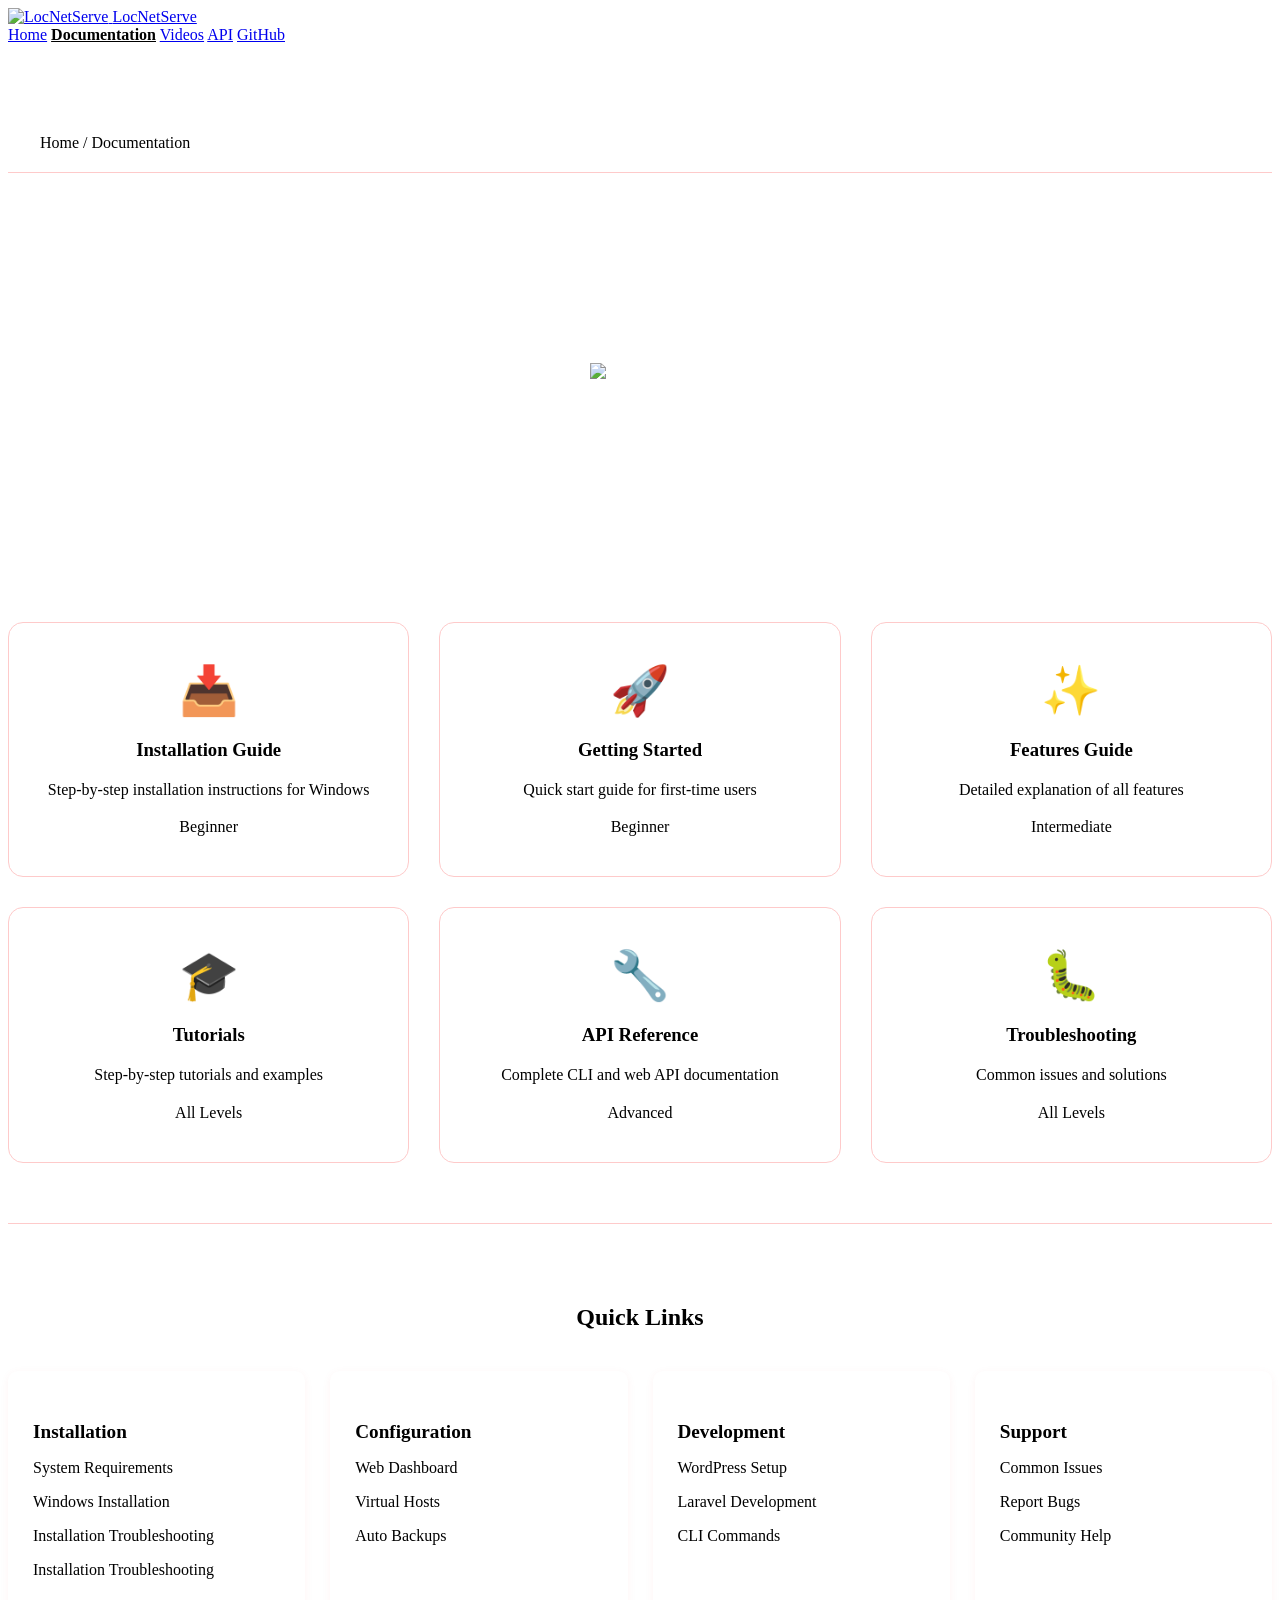
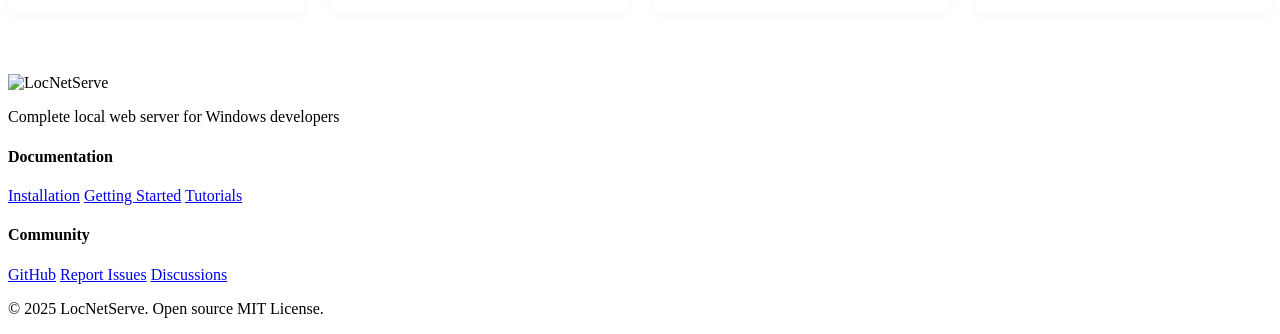
==== docs/documentation/index.html @ 23f3c811 "Fix internal links" ====
<!DOCTYPE html>
<html lang="en">
<head>
    <meta charset="UTF-8">
    <meta name="viewport" content="width=device-width, initial-scale=1.0">
    <title>Documentation - LocNetServe</title>
    <meta name="description" content="Complete documentation for LocNetServe local web server. Installation guides, tutorials, and feature references.">
	<link rel="icon" type="image/png" href="../assets/icons/favicon-96x96.png" sizes="96x96" />
	<link rel="icon" type="image/svg+xml" href="/favicon.svg" />
	<link rel="shortcut icon" href="../assets/icons/favicon.ico" />
	<link rel="apple-touch-icon" sizes="180x180" href="../assets/icons/apple-touch-icon.png" />
	<meta name="apple-mobile-web-app-title" content="locnetserve" />
	<link rel="manifest" href="../assets/icons/site.webmanifest" />
    <link rel="stylesheet" href="../css/style.css">
    <style>
        .doc-hero {
            background: linear-gradient(135deg, var(--primary) 0%, var(--dark) 100%);
            color: white;
            padding: 120px 0 80px;
            text-align: center;
            margin-top: 70px;
        }
        
        .doc-grid {
            display: grid;
            grid-template-columns: repeat(auto-fit, minmax(300px, 1fr));
            gap: 30px;
            padding: 60px 0;
        }
        
        .doc-card {
            background: var(--light);
            padding: 40px 30px;
            border-radius: 15px;
            text-align: center;
            text-decoration: none;
            color: inherit;
            transition: all 0.3s ease;
            border: 1px solid #fecaca;
            display: block;
        }
        
        .doc-card:hover {
            transform: translateY(-5px);
            box-shadow: 0 10px 30px rgba(220, 38, 38, 0.1);
            text-decoration: none;
            color: inherit;
            border-color: var(--primary);
        }
        
        .doc-icon {
            font-size: 3rem;
            margin-bottom: 20px;
        }
        
        .doc-card h3 {
            margin-bottom: 15px;
            color: var(--dark);
        }
        
        .doc-card p {
            color: var(--gray);
            line-height: 1.6;
        }
        
        .quick-links {
            background: var(--light);
            padding: 60px 0;
            border-top: 1px solid #fecaca;
        }
        
        .quick-links-grid {
            display: grid;
            grid-template-columns: repeat(auto-fit, minmax(250px, 1fr));
            gap: 25px;
        }
        
        .quick-link {
            background: white;
            padding: 25px;
            border-radius: 10px;
            border-left: 4px solid var(--primary);
            box-shadow: 0 2px 10px rgba(220, 38, 38, 0.05);
            transition: transform 0.3s ease;
        }
        
        .quick-link:hover {
            transform: translateY(-2px);
            box-shadow: 0 5px 15px rgba(220, 38, 38, 0.1);
        }
        
        .quick-link h4 {
            margin-bottom: 15px;
            color: var(--dark);
            font-size: 1.2rem;
        }
        
        .quick-link p {
            margin-bottom: 10px;
        }
        
        .quick-link a {
            color: var(--primary);
            text-decoration: none;
            font-weight: 500;
            transition: color 0.3s ease;
        }
        
        .quick-link a:hover {
            color: var(--primary-dark);
            text-decoration: underline;
        }
        
        .nav-menu a.active {
            color: var(--primary);
            font-weight: bold;
            position: relative;
        }
        
        .nav-menu a.active::after {
            content: '';
            position: absolute;
            bottom: -5px;
            left: 0;
            right: 0;
            height: 2px;
            background: var(--primary);
            border-radius: 2px;
        }
        
        /* Breadcrumb */
        .breadcrumb {
            background: white;
            padding: 20px 0;
            border-bottom: 1px solid #fecaca;
            margin-top: 70px;
        }
        
        .breadcrumb-content {
            max-width: 1200px;
            margin: 0 auto;
            padding: 0 20px;
        }
        
        .breadcrumb a {
            color: var(--primary);
            text-decoration: none;
        }
        
        .breadcrumb a:hover {
            text-decoration: underline;
        }
        
        .breadcrumb span {
            color: var(--gray);
        }
    </style>
</head>
<body>
    <nav class="navbar">
        <div class="nav-container">
            <div class="nav-logo">
                <a href="https://sassisouid.github.io/locnetserve/" class="logo-link">
                    <img src="../assets/logo1.png" alt="LocNetServe" class="logo-img">
                    <span class="logo-text">LocNetServe</span>
                </a>
            </div>
            <div class="nav-menu">
                <a href="https://sassisouid.github.io/locnetserve/">Home</a>
                <a href="https://sassisouid.github.io/locnetserve/documentation/" class="active">Documentation</a>
                <a href="https://sassisouid.github.io/locnetserve/videos/">Videos</a>
                <a href="https://sassisouid.github.io/locnetserve/api/">API</a>
                <a href="https://github.com/sassisouid/locnetserve" class="btn-outline">GitHub</a>
            </div>
        </div>
    </nav>

    <div class="breadcrumb">
        <div class="breadcrumb-content">
            <a href="https://sassisouid.github.io/locnetserve/">Home</a> / <span>Documentation</span>
        </div>
    </div>

    <section class="doc-hero">
        <div class="container">
            <div class="hero-logo">
                <img src="../assets/logo1.png" alt="LocNetServe" class="hero-logo-img">
            </div>
            <h1>Documentation</h1>
            <p>Complete guides and references for LocNetServe</p>
        </div>
    </section>

    <section class="container">
        <div class="doc-grid">
            <a href="installation/" class="doc-card">
                <div class="doc-icon">📥</div>
                <h3>Installation Guide</h3>
                <p>Step-by-step installation instructions for Windows</p>
                <div class="feature-tag">Beginner</div>
            </a>
            
            <a href="getting-started/" class="doc-card">
                <div class="doc-icon">🚀</div>
                <h3>Getting Started</h3>
                <p>Quick start guide for first-time users</p>
                <div class="feature-tag">Beginner</div>
            </a>
            
            <a href="features/" class="doc-card">
                <div class="doc-icon">✨</div>
                <h3>Features Guide</h3>
                <p>Detailed explanation of all features</p>
                <div class="feature-tag">Intermediate</div>
            </a>
            
            <a href="tutorials/" class="doc-card">
                <div class="doc-icon">🎓</div>
                <h3>Tutorials</h3>
                <p>Step-by-step tutorials and examples</p>
                <div class="feature-tag">All Levels</div>
            </a>
            
            <a href="../api/" class="doc-card">
                <div class="doc-icon">🔧</div>
                <h3>API Reference</h3>
                <p>Complete CLI and web API documentation</p>
                <div class="feature-tag">Advanced</div>
            </a>
            
            <a href="troubleshooting/" class="doc-card">
                <div class="doc-icon">🐛</div>
                <h3>Troubleshooting</h3>
                <p>Common issues and solutions</p>
                <div class="feature-tag">All Levels</div>
            </a>
        </div>
    </section>

    <section class="quick-links">
        <div class="container">
            <h2 style="text-align: center; margin-bottom: 40px; color: var(--dark);">Quick Links</h2>
            <div class="quick-links-grid">
                <div class="quick-link">
                    <h4>Installation</h4>
                    <p><a href="installation/#requirements">System Requirements</a></p>
                    <p><a href="installation/#windows">Windows Installation</a></p>
                    <p><a href="installation/#troubleshooting">Installation Troubleshooting</a></p>
                    <p><a href="installation.html#troubleshooting">Installation Troubleshooting</a></p>
                </div>
                
                <div class="quick-link">
                    <h4>Configuration</h4>
                    <p><a href="features/#dashboard">Web Dashboard</a></p>
                    <p><a href="features/#hosts">Virtual Hosts</a></p>
                    <p><a href="features/#backups">Auto Backups</a></p>
                </div>
                
                <div class="quick-link">
                    <h4>Development</h4>
                    <p><a href="tutorials/#wordpress">WordPress Setup</a></p>
                    <p><a href="tutorials/#laravel">Laravel Development</a></p>
                    <p><a href="../api/">CLI Commands</a></p>
                </div>
                
                <div class="quick-link">
                    <h4>Support</h4>
                    <p><a href="troubleshooting.html">Common Issues</a></p>
                    <p><a href="https://github.com/sassisouid/locnetserve/issues">Report Bugs</a></p>
                    <p><a href="https://github.com/sassisouid/locnetserve/discussions">Community Help</a></p>
                </div>
            </div>
        </div>
    </section>

    <footer class="footer">
        <div class="container">
            <div class="footer-content">
                <div class="footer-section">
                    <div class="footer-logo">
                        <img src="../logo1.png" alt="LocNetServe" class="footer-logo-img">
                    </div>
                    <p>Complete local web server for Windows developers</p>
                </div>
                <div class="footer-section">
                    <h4>Documentation</h4>
                    <a href="installation.html">Installation</a>
                    <a href="getting-started.html">Getting Started</a>
                    <a href="tutorials.html">Tutorials</a>
                </div>
                <div class="footer-section">
                    <h4>Community</h4>
                    <a href="https://github.com/sassisouid/locnetserve">GitHub</a>
                    <a href="https://github.com/sassisouid/locnetserve/issues">Report Issues</a>
                    <a href="https://github.com/sassisouid/locnetserve/discussions">Discussions</a>
                </div>
            </div>
            <div class="footer-bottom">
                <p>&copy; 2025 LocNetServe. Open source MIT License.</p>
            </div>
        </div>
    </footer>

    <script src="../js/main.js"></script>
</body>
</html>
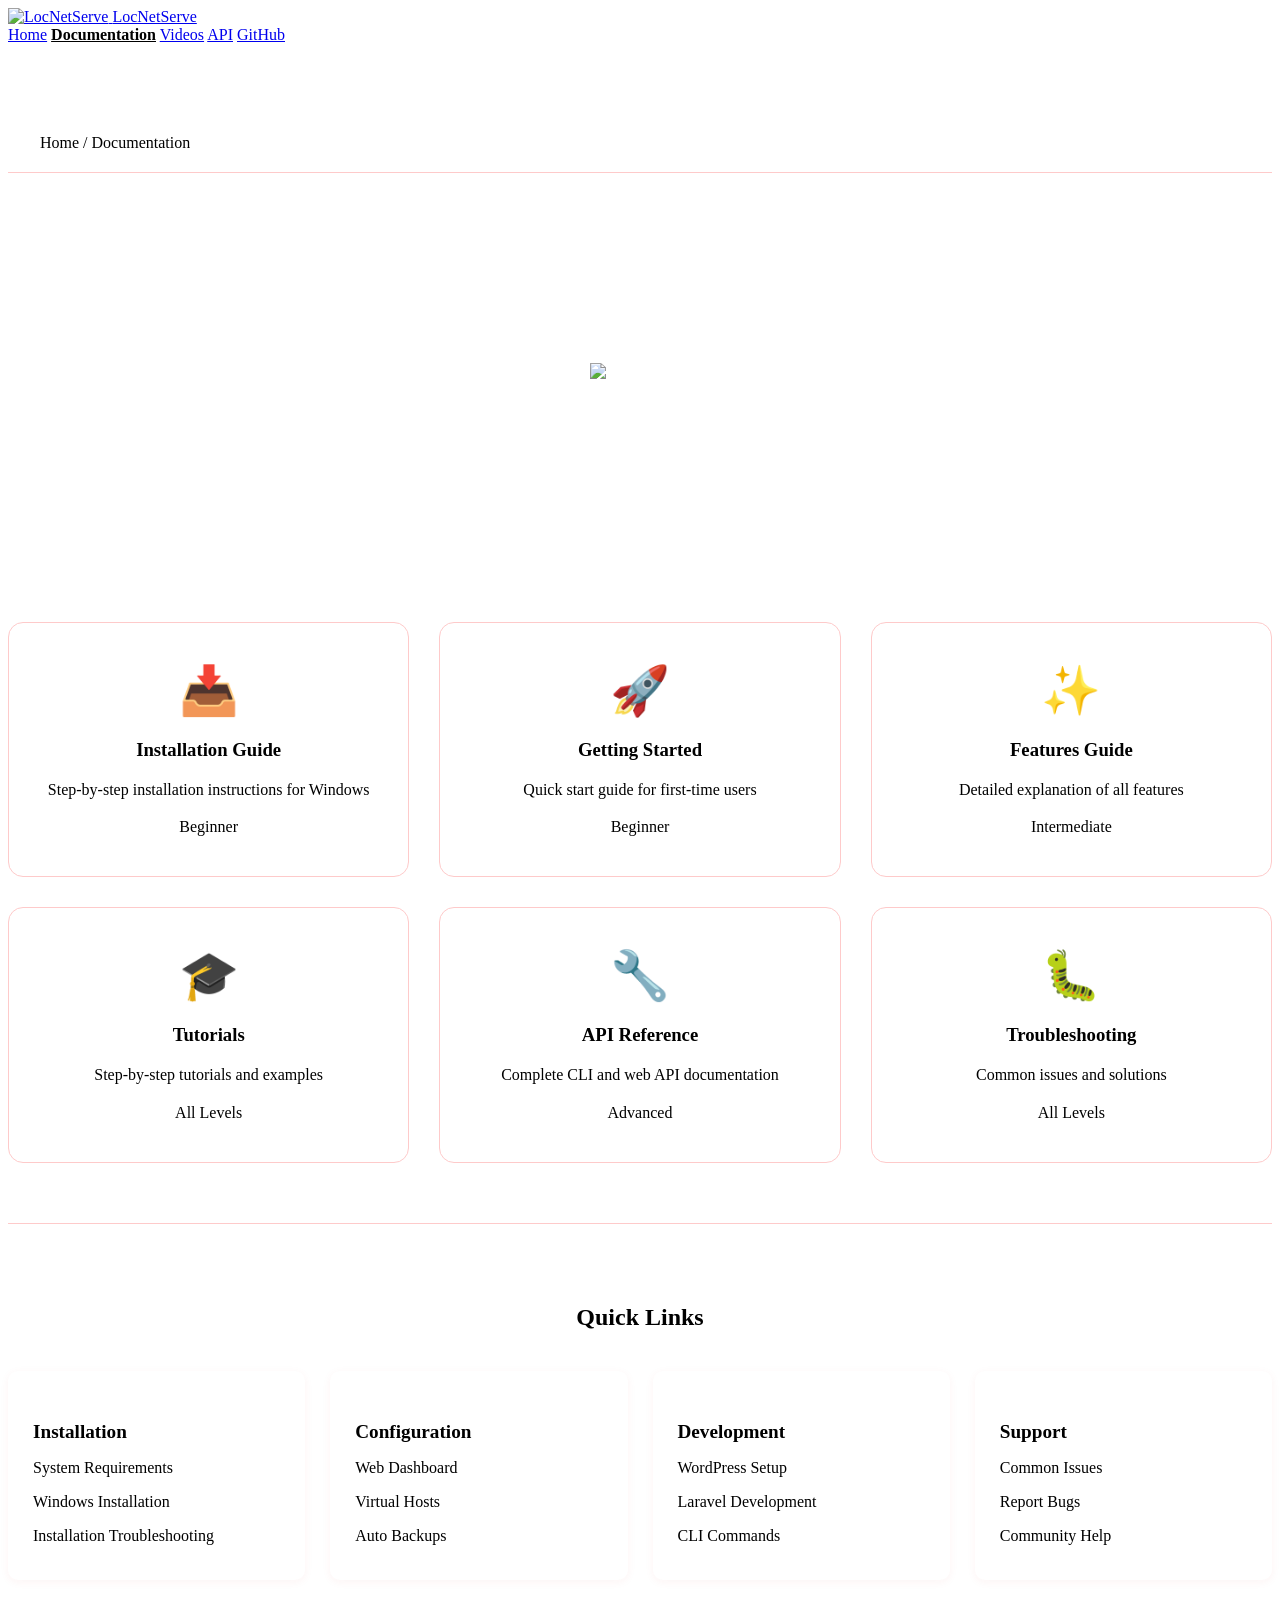
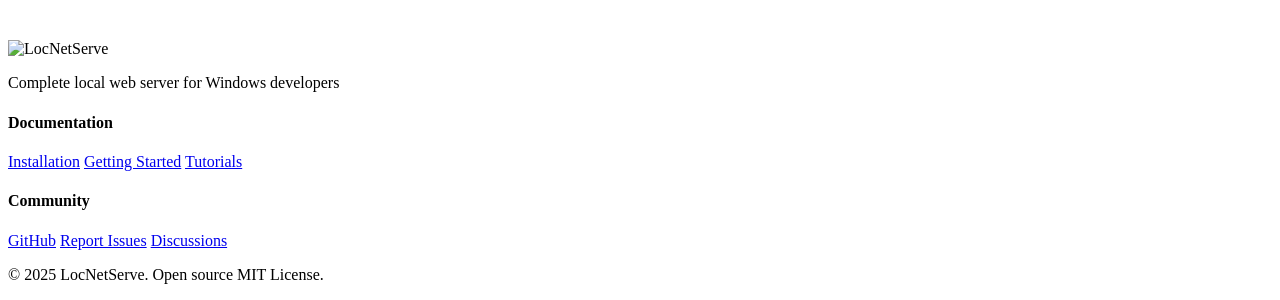
==== commit c53070ad: "Fix internal links" ====
--- a/docs/documentation/index.html
+++ b/docs/documentation/index.html
@@ -246,7 +246,6 @@
                     <p><a href="installation/#requirements">System Requirements</a></p>
                     <p><a href="installation/#windows">Windows Installation</a></p>
                     <p><a href="installation/#troubleshooting">Installation Troubleshooting</a></p>
-                    <p><a href="installation.html#troubleshooting">Installation Troubleshooting</a></p>
                 </div>
                 
                 <div class="quick-link">
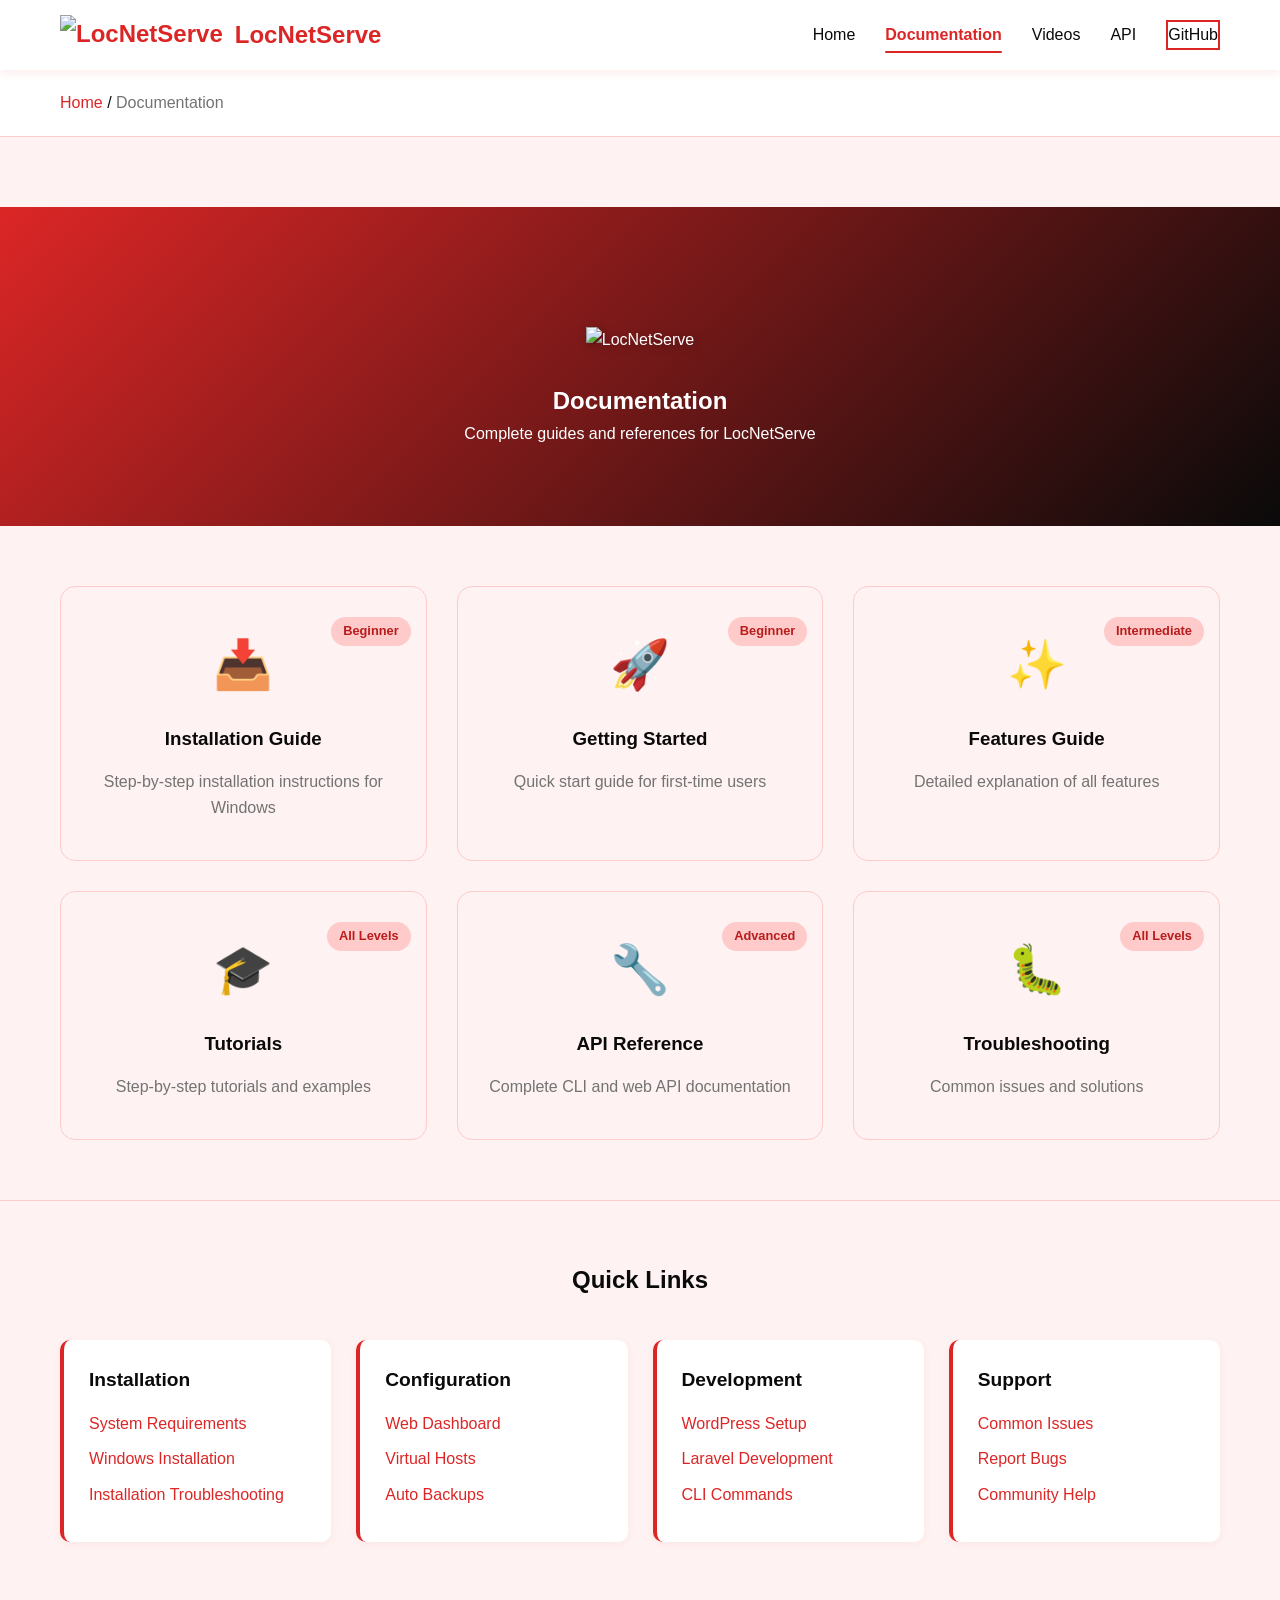
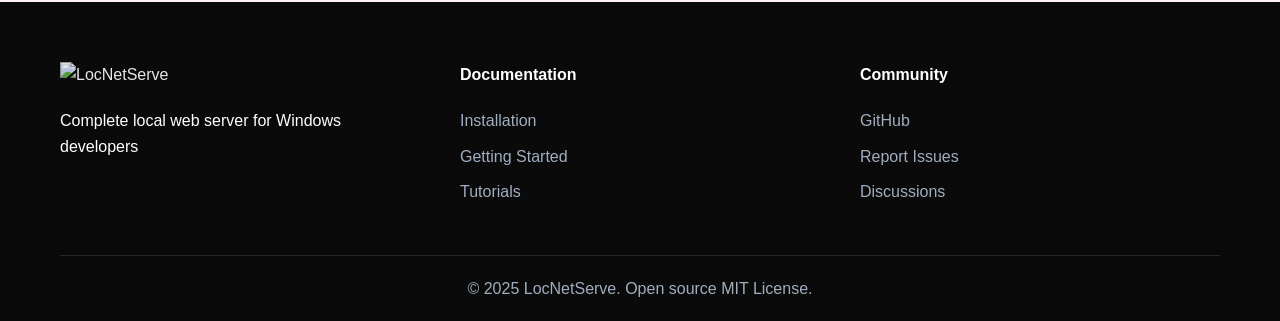
==== commit c685af1f: "Add sourceforge download link and fix links" ====
--- a/docs/documentation/index.html
+++ b/docs/documentation/index.html
@@ -277,7 +277,7 @@
             <div class="footer-content">
                 <div class="footer-section">
                     <div class="footer-logo">
-                        <img src="../logo1.png" alt="LocNetServe" class="footer-logo-img">
+                        <img src="../assets/logo1.png" alt="LocNetServe" class="footer-logo-img">
                     </div>
                     <p>Complete local web server for Windows developers</p>
                 </div>
--- a/docs/css/style.css
+++ b/docs/css/style.css
@@ -0,0 +1,606 @@
+* {
+    margin: 0;
+    padding: 0;
+    box-sizing: border-box;
+}
+
+:root {
+    --primary: #dc2626; /* Rouge vif pour les éléments principaux */
+    --primary-dark: #b91c1c; /* Rouge foncé pour les hover */
+    --primary-light: #fecaca; /* Rouge clair pour les dégradés */
+    --secondary: #7f1d1d; /* Rouge bordeaux pour les accents */
+    --dark: #0a0a0a; /* Noir profond */
+    --dark-gray: #262626; /* Gris très foncé */
+    --light: #fef2f2; /* Fond très clair avec teinte rougeâtre */
+    --gray: #737373; /* Gris neutre */
+    --success: #16a34a; /* Vert pour garder la cohérence des états */
+    --warning: #ea580c; /* Orange/rouge pour les avertissements */
+}
+
+body {
+    font-family: 'Segoe UI', Tahoma, Geneva, Verdana, sans-serif;
+    line-height: 1.6;
+    color: var(--dark);
+    background: var(--light);
+}
+
+.container {
+    max-width: 1200px;
+    margin: 0 auto;
+    padding: 0 20px;
+}
+
+/* Navigation - Mise à jour avec les nouvelles couleurs */
+.navbar {
+    background: white;
+    box-shadow: 0 2px 10px rgba(220, 38, 38, 0.1);
+    position: fixed;
+    width: 100%;
+    top: 0;
+    z-index: 1000;
+}
+
+.nav-container {
+    max-width: 1200px;
+    margin: 0 auto;
+    padding: 0 20px;
+    display: flex;
+    justify-content: space-between;
+    align-items: center;
+    height: 70px;
+}
+
+.nav-logo a {
+    font-size: 1.5rem;
+    font-weight: bold;
+    color: var(--primary);
+    text-decoration: none;
+}
+
+.nav-menu {
+    display: flex;
+    gap: 30px;
+    align-items: center;
+}
+
+.nav-menu a {
+    color: var(--dark);
+    text-decoration: none;
+    font-weight: 500;
+    transition: color 0.3s ease;
+}
+
+.nav-menu a:hover {
+    color: var(--primary);
+}
+
+.btn {
+    display: inline-block;
+    padding: 12px 30px;
+    border-radius: 25px;
+    text-decoration: none;
+    font-weight: bold;
+    transition: all 0.3s ease;
+    border: none;
+    cursor: pointer;
+}
+
+.btn-primary {
+    background: var(--primary);
+    color: white;
+}
+
+.btn-primary:hover {
+    background: var(--primary-dark);
+    transform: translateY(-2px);
+    box-shadow: 0 5px 15px rgba(220, 38, 38, 0.4);
+}
+
+.btn-secondary {
+    background: var(--secondary);
+    color: white;
+}
+
+.btn-secondary:hover {
+    background: #5c1515;
+    transform: translateY(-2px);
+    box-shadow: 0 5px 15px rgba(127, 29, 29, 0.4);
+}
+
+.btn-outline {
+    background: transparent;
+    border: 2px solid var(--primary);
+    color: var(--primary);
+}
+
+.btn-outline:hover {
+    background: var(--primary);
+    color: white;
+}
+
+/* Hero Section - Dégradé rouge/noir */
+.hero {
+    background: linear-gradient(135deg, var(--primary) 0%, var(--dark) 100%);
+    color: white;
+    padding: 150px 0 100px;
+    margin-top: 70px;
+    text-align: center;
+}
+
+.hero h1 {
+    font-size: 3.5rem;
+    margin-bottom: 20px;
+    text-shadow: 2px 2px 4px rgba(0,0,0,0.3);
+}
+
+.hero-subtitle {
+    font-size: 1.3rem;
+    margin-bottom: 40px;
+    opacity: 0.9;
+}
+
+.hero-buttons {
+    display: flex;
+    gap: 20px;
+    justify-content: center;
+    flex-wrap: wrap;
+}
+
+/* Features Section */
+.features {
+    padding: 100px 0;
+    background: white;
+}
+
+.features h2 {
+    text-align: center;
+    font-size: 2.5rem;
+    margin-bottom: 60px;
+    color: var(--dark);
+}
+
+.features-grid {
+    display: grid;
+    grid-template-columns: repeat(auto-fit, minmax(280px, 1fr));
+    gap: 40px;
+}
+
+.feature-card {
+    background: var(--light);
+    padding: 40px 30px;
+    border-radius: 15px;
+    text-align: center;
+    transition: transform 0.3s ease, box-shadow 0.3s ease;
+    border: 1px solid #fecaca;
+}
+
+.feature-card:hover {
+    transform: translateY(-10px);
+    box-shadow: 0 20px 40px rgba(220, 38, 38, 0.1);
+}
+
+.feature-icon {
+    font-size: 3rem;
+    margin-bottom: 20px;
+}
+
+.feature-card h3 {
+    margin-bottom: 15px;
+    color: var(--dark);
+}
+
+.feature-card p {
+    color: var(--gray);
+    line-height: 1.6;
+}
+
+/* Quick Start Section */
+.quick-start {
+    padding: 100px 0;
+    background: var(--light);
+}
+
+.quick-start-grid {
+    display: grid;
+    grid-template-columns: 1fr 1fr;
+    gap: 60px;
+    align-items: center;
+}
+
+.quick-start-content h2 {
+    font-size: 2.5rem;
+    margin-bottom: 40px;
+    color: var(--dark);
+}
+
+.step {
+    display: flex;
+    align-items: flex-start;
+    margin-bottom: 30px;
+}
+
+.step-number {
+    background: var(--primary);
+    color: white;
+    width: 40px;
+    height: 40px;
+    border-radius: 50%;
+    display: flex;
+    align-items: center;
+    justify-content: center;
+    font-weight: bold;
+    margin-right: 20px;
+    flex-shrink: 0;
+}
+
+.step-content h3 {
+    margin-bottom: 10px;
+    color: var(--dark);
+}
+
+.step-content p {
+    color: var(--gray);
+}
+
+/* Terminal - Adaptation aux couleurs rouge/noir */
+.quick-start-terminal {
+    background: var(--dark);
+    border-radius: 10px;
+    overflow: hidden;
+    box-shadow: 0 20px 40px rgba(220, 38, 38, 0.2);
+}
+
+.terminal-header {
+    background: var(--dark-gray);
+    padding: 15px 20px;
+    display: flex;
+    align-items: center;
+    justify-content: space-between;
+}
+
+.terminal-dots {
+    display: flex;
+    gap: 8px;
+}
+
+.terminal-dots span {
+    width: 12px;
+    height: 12px;
+    border-radius: 50%;
+    background: var(--primary);
+}
+
+.terminal-dots span:nth-child(2) {
+    background: var(--warning);
+}
+
+.terminal-dots span:nth-child(3) {
+    background: var(--success);
+}
+
+.terminal-title {
+    color: #a0aec0;
+    font-size: 0.9rem;
+}
+
+.terminal-content {
+    padding: 30px;
+    font-family: 'Courier New', monospace;
+    color: #e2e8f0;
+    line-height: 1.8;
+}
+
+.prompt {
+    color: var(--primary-light);
+}
+
+.output {
+    color: #90cdf4;
+}
+
+/* Video Section */
+.video-showcase {
+    padding: 100px 0;
+    background: white;
+}
+
+.video-showcase h2 {
+    text-align: center;
+    font-size: 2.5rem;
+    margin-bottom: 60px;
+    color: var(--dark);
+}
+
+.video-grid {
+    display: grid;
+    grid-template-columns: repeat(auto-fit, minmax(300px, 1fr));
+    gap: 40px;
+}
+
+.video-card {
+    background: var(--light);
+    border-radius: 15px;
+    overflow: hidden;
+    transition: transform 0.3s ease;
+    border: 1px solid #fecaca;
+}
+
+.video-card:hover {
+    transform: translateY(-5px);
+    box-shadow: 0 10px 25px rgba(220, 38, 38, 0.1);
+}
+
+.video-placeholder {
+    background: linear-gradient(135deg, var(--primary) 0%, var(--dark) 100%);
+    height: 200px;
+    display: flex;
+    align-items: center;
+    justify-content: center;
+    position: relative;
+}
+
+.video-placeholder a {
+    color: white;
+    text-decoration: none;
+    text-align: center;
+}
+
+.play-button {
+    font-size: 3rem;
+    margin-bottom: 10px;
+}
+
+.video-card h3 {
+    padding: 20px;
+    margin: 0;
+    color: var(--dark);
+}
+
+.video-card p {
+    padding: 0 20px 20px;
+    color: var(--gray);
+    margin: 0;
+}
+
+/* Footer - Adaptation rouge/noir */
+.footer {
+    background: var(--dark);
+    color: white;
+    padding: 60px 0 20px;
+}
+
+.footer-content {
+    display: grid;
+    grid-template-columns: repeat(auto-fit, minmax(250px, 1fr));
+    gap: 40px;
+    margin-bottom: 40px;
+}
+
+.footer-section h3,
+.footer-section h4 {
+    margin-bottom: 20px;
+}
+
+.footer-section a {
+    display: block;
+    color: #a0aec0;
+    text-decoration: none;
+    margin-bottom: 10px;
+    transition: color 0.3s ease;
+}
+
+.footer-section a:hover {
+    color: var(--primary-light);
+}
+
+.footer-bottom {
+    border-top: 1px solid var(--dark-gray);
+    padding-top: 20px;
+    text-align: center;
+    color: #a0aec0;
+}
+
+/* Responsive */
+@media (max-width: 768px) {
+    .hero h1 {
+        font-size: 2.5rem;
+    }
+    
+    .hero-buttons {
+        flex-direction: column;
+        align-items: center;
+    }
+    
+    .btn {
+        width: 100%;
+        max-width: 300px;
+        text-align: center;
+    }
+    
+    .quick-start-grid {
+        grid-template-columns: 1fr;
+    }
+    
+    .nav-menu {
+        display: none;
+    }
+}
+/* Styles pour le logo */
+.logo-link {
+    display: flex;
+    align-items: center;
+    text-decoration: none;
+    gap: 12px;
+}
+
+.logo-img {
+    height: 40px;
+    width: auto;
+    transition: transform 0.3s ease;
+}
+
+.logo-text {
+    font-size: 1.5rem;
+    font-weight: bold;
+    color: var(--primary);
+}
+
+.logo-link:hover .logo-img {
+    transform: scale(1.05);
+}
+
+/* Logo dans la hero section */
+.hero-logo {
+    margin-bottom: 30px;
+}
+
+.hero-logo-img {
+    height: 80px;
+    width: auto;
+    filter: drop-shadow(2px 2px 4px rgba(0,0,0,0.3));
+}
+
+/* Logo dans le footer */
+.footer-logo {
+    margin-bottom: 20px;
+}
+
+.footer-logo-img {
+    height: 50px;
+    width: auto;
+    opacity: 0.9;
+}
+
+/* Responsive pour le logo */
+@media (max-width: 768px) {
+    .logo-text {
+        font-size: 1.3rem;
+    }
+    
+    .logo-img {
+        height: 35px;
+    }
+    
+    .hero-logo-img {
+        height: 60px;
+    }
+    
+    .footer-logo-img {
+        height: 40px;
+    }
+}
+
+@media (max-width: 480px) {
+    .logo-text {
+        display: none; /* Cache le texte sur très petits écrans */
+    }
+    
+    .logo-img {
+        height: 32px;
+    }
+}
+/* Additional styles for documentation */
+.feature-tag {
+    display: inline-block;
+    background: var(--primary-light);
+    color: var(--primary-dark);
+    padding: 4px 12px;
+    border-radius: 15px;
+    font-size: 0.8rem;
+    font-weight: 600;
+    margin-top: 15px;
+}
+
+.doc-card .feature-tag {
+    position: absolute;
+    top: 15px;
+    right: 15px;
+}
+
+.doc-card {
+    position: relative;
+}
+
+/* Amélioration de la navigation active */
+.nav-menu a.active {
+    color: var(--primary);
+    font-weight: bold;
+    position: relative;
+}
+
+.nav-menu a.active::after {
+    content: '';
+    position: absolute;
+    bottom: -5px;
+    left: 0;
+    right: 0;
+    height: 2px;
+    background: var(--primary);
+    border-radius: 2px;
+}
+/* SourceForge Section Styles */
+.sourceforge-section {
+    background: linear-gradient(135deg, #667eea 0%, #764ba2 100%);
+    color: white;
+    padding: 60px 0;
+    text-align: center;
+}
+
+.sourceforge-content {
+    display: flex;
+    align-items: center;
+    justify-content: center;
+    gap: 40px;
+    max-width: 800px;
+    margin: 0 auto;
+}
+
+.sourceforge-icon img {
+    border-radius: 12px;
+    box-shadow: 0 8px 32px rgba(0,0,0,0.2);
+}
+
+.sourceforge-text h2 {
+    font-size: 2rem;
+    margin-bottom: 15px;
+    color: white;
+}
+
+.sourceforge-text p {
+    font-size: 1.1rem;
+    margin-bottom: 25px;
+    opacity: 0.9;
+    line-height: 1.6;
+}
+
+.sourceforge-buttons {
+    display: flex;
+    gap: 15px;
+    justify-content: center;
+    flex-wrap: wrap;
+}
+
+.sourceforge-buttons .btn {
+    padding: 12px 24px;
+    border-radius: 8px;
+    text-decoration: none;
+    font-weight: 600;
+    transition: transform 0.2s, box-shadow 0.2s;
+}
+
+.sourceforge-buttons .btn:hover {
+    transform: translateY(-2px);
+    box-shadow: 0 8px 25px rgba(0,0,0,0.3);
+}
+
+/* Responsive Design */
+@media (max-width: 768px) {
+    .sourceforge-content {
+        flex-direction: column;
+        gap: 20px;
+    }
+    
+    .sourceforge-text h2 {
+        font-size: 1.5rem;
+    }
+}
